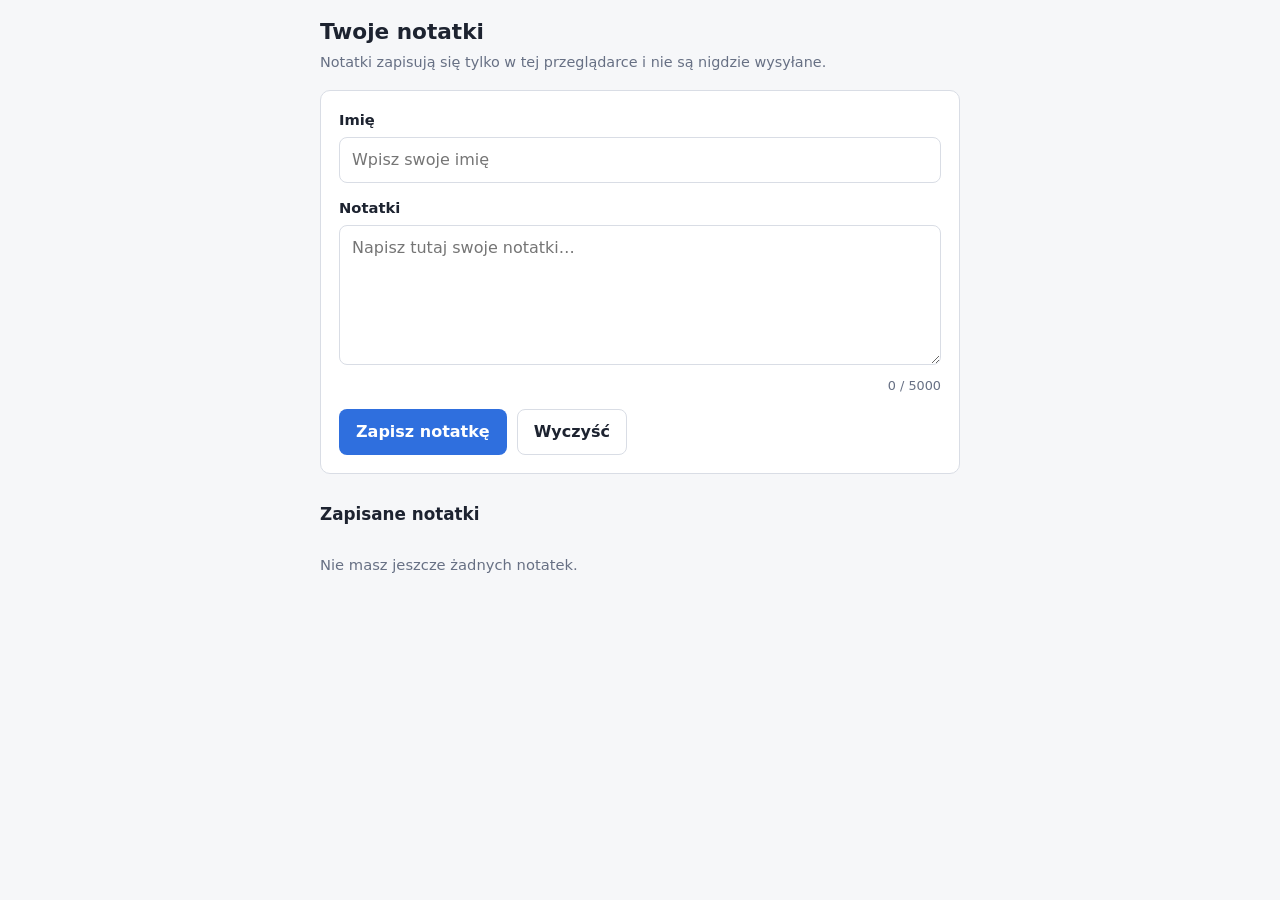
==== index.html @ bc9d1e18 "Formularz notatek (imię + notatki) do osadzenia w iframe Co-Authored-By: Claude Opus 5.5 <noreply@an" ====
<!doctype html>
<html lang="pl">
<head>
<meta charset="utf-8">
<meta name="viewport" content="width=device-width, initial-scale=1">
<title>Notatki</title>
<style>
  :root {
    --bg: #f6f7f9;
    --card: #ffffff;
    --text: #1d2330;
    --muted: #677084;
    --border: #d9dde5;
    --accent: #2f6fde;
    --accent-text: #ffffff;
    --danger: #c63b3b;
    --ok: #1f8a4c;
    --focus: rgba(47, 111, 222, .25);
    --radius: 10px;
  }
  :root[data-theme="dark"] {
    --bg: #15181e;
    --card: #1e222a;
    --text: #e6e8ee;
    --muted: #9aa2b2;
    --border: #343a46;
    --accent: #5b8ff0;
    --accent-text: #0e1320;
    --danger: #ef6a6a;
    --ok: #4cc27f;
    --focus: rgba(91, 143, 240, .3);
  }
  @media (prefers-color-scheme: dark) {
    :root[data-theme="auto"] {
      --bg: #15181e;
      --card: #1e222a;
      --text: #e6e8ee;
      --muted: #9aa2b2;
      --border: #343a46;
      --accent: #5b8ff0;
      --accent-text: #0e1320;
      --danger: #ef6a6a;
      --ok: #4cc27f;
      --focus: rgba(91, 143, 240, .3);
    }
  }

  * { box-sizing: border-box; }
  html, body { margin: 0; }
  body {
    background: var(--bg);
    color: var(--text);
    font: 16px/1.5 system-ui, -apple-system, "Segoe UI", Roboto, "Helvetica Neue", Arial, sans-serif;
    padding: 16px;
  }
  .wrap { max-width: 640px; margin: 0 auto; }

  h1 { font-size: 1.35rem; margin: 0 0 4px; }
  h2 { font-size: 1.05rem; margin: 28px 0 12px; }
  .sub { color: var(--muted); font-size: .9rem; margin: 0 0 16px; }

  .card {
    background: var(--card);
    border: 1px solid var(--border);
    border-radius: var(--radius);
    padding: 18px;
  }

  label { display: block; font-weight: 600; font-size: .92rem; margin: 0 0 6px; }
  .field { margin-bottom: 14px; }
  input[type="text"], textarea {
    width: 100%;
    font: inherit;
    color: var(--text);
    background: var(--card);
    border: 1px solid var(--border);
    border-radius: 8px;
    padding: 10px 12px;
    outline: none;
    transition: border-color .15s, box-shadow .15s;
  }
  textarea { min-height: 140px; resize: vertical; }
  input[type="text"]:focus, textarea:focus {
    border-color: var(--accent);
    box-shadow: 0 0 0 3px var(--focus);
  }
  .invalid { border-color: var(--danger) !important; }
  .err { color: var(--danger); font-size: .85rem; margin-top: 4px; min-height: 0; }
  .counter { color: var(--muted); font-size: .8rem; text-align: right; margin-top: 4px; }

  .actions { display: flex; gap: 10px; flex-wrap: wrap; align-items: center; }
  button {
    font: inherit;
    font-weight: 600;
    border-radius: 8px;
    padding: 10px 16px;
    cursor: pointer;
    border: 1px solid transparent;
  }
  button:focus-visible { outline: none; box-shadow: 0 0 0 3px var(--focus); }
  .primary { background: var(--accent); color: var(--accent-text); }
  .primary:hover { filter: brightness(1.07); }
  .ghost { background: transparent; color: var(--text); border-color: var(--border); }
  .ghost:hover { border-color: var(--muted); }
  .status { font-size: .9rem; color: var(--ok); }

  .notice {
    background: var(--card);
    border: 1px solid var(--danger);
    color: var(--danger);
    border-radius: 8px;
    padding: 10px 12px;
    font-size: .88rem;
    margin-bottom: 14px;
  }

  .list { list-style: none; margin: 0; padding: 0; display: grid; gap: 10px; }
  .note {
    background: var(--card);
    border: 1px solid var(--border);
    border-radius: var(--radius);
    padding: 14px 16px;
  }
  .note.editing { border-color: var(--accent); }
  .note-head { display: flex; justify-content: space-between; gap: 10px; align-items: baseline; flex-wrap: wrap; }
  .note-name { font-weight: 700; overflow-wrap: anywhere; }
  .note-date { color: var(--muted); font-size: .8rem; }
  .note-text { margin: 8px 0 10px; white-space: pre-wrap; overflow-wrap: anywhere; }
  .note-actions { display: flex; gap: 8px; }
  .small { padding: 5px 10px; font-size: .85rem; font-weight: 500; }
  .danger { background: transparent; color: var(--danger); border-color: var(--border); }
  .danger:hover { border-color: var(--danger); }
  .empty { color: var(--muted); font-size: .92rem; }

  .sr-only { position: absolute; width: 1px; height: 1px; overflow: hidden; clip: rect(0 0 0 0); white-space: nowrap; }
</style>
</head>
<body>
<div class="wrap">
  <h1>Twoje notatki</h1>
  <p class="sub">Notatki zapisują się tylko w tej przeglądarce i nie są nigdzie wysyłane.</p>

  <div id="storageNotice" class="notice" hidden>
    Twoja przeglądarka blokuje zapisywanie danych na tej stronie — notatki znikną po jej zamknięciu.
  </div>

  <form id="form" class="card" novalidate>
    <div class="field">
      <label for="name">Imię</label>
      <input id="name" name="name" type="text" maxlength="80" autocomplete="given-name" placeholder="Wpisz swoje imię">
      <div id="nameErr" class="err" aria-live="polite"></div>
    </div>
    <div class="field">
      <label for="text">Notatki</label>
      <textarea id="text" name="text" maxlength="5000" placeholder="Napisz tutaj swoje notatki…"></textarea>
      <div id="textErr" class="err" aria-live="polite"></div>
      <div id="counter" class="counter">0 / 5000</div>
    </div>
    <div class="actions">
      <button type="submit" id="saveBtn" class="primary">Zapisz notatkę</button>
      <button type="button" id="clearBtn" class="ghost">Wyczyść</button>
      <span id="status" class="status" role="status" aria-live="polite"></span>
    </div>
  </form>

  <h2>Zapisane notatki <span id="count" class="note-date"></span></h2>
  <ul id="list" class="list"></ul>
  <p id="empty" class="empty">Nie masz jeszcze żadnych notatek.</p>
</div>

<script>
(function () {
  // Motyw: ?theme=light (domyślnie) | dark | auto
  var theme = new URLSearchParams(location.search).get("theme");
  document.documentElement.setAttribute("data-theme",
    theme === "dark" || theme === "auto" ? theme : "light");

  var KEY = "notatki.v1";
  var NAME_KEY = "notatki.lastName";
  var DRAFT_KEY = "notatki.draft";

  // Bezpieczny dostęp do localStorage (w iframe bywa zablokowany)
  var memory = {};
  var storageOk = true;
  function sGet(k) {
    try { return localStorage.getItem(k); } catch (e) { storageOk = false; return memory[k] ?? null; }
  }
  function sSet(k, v) {
    try { localStorage.setItem(k, v); } catch (e) { storageOk = false; memory[k] = v; showNotice(); }
  }
  function sDel(k) {
    try { localStorage.removeItem(k); } catch (e) { delete memory[k]; }
  }
  try { localStorage.setItem("__t", "1"); localStorage.removeItem("__t"); } catch (e) { storageOk = false; }

  var $ = function (id) { return document.getElementById(id); };
  var form = $("form"), nameEl = $("name"), textEl = $("text");
  var saveBtn = $("saveBtn"), clearBtn = $("clearBtn"), statusEl = $("status");
  var listEl = $("list"), emptyEl = $("empty"), countEl = $("count"), counterEl = $("counter");

  function showNotice() { $("storageNotice").hidden = false; }
  if (!storageOk) showNotice();

  function load() {
    try { var d = JSON.parse(sGet(KEY) || "[]"); return Array.isArray(d) ? d : []; }
    catch (e) { return []; }
  }
  function save(notes) { sSet(KEY, JSON.stringify(notes)); }

  var notes = load();
  var editingId = null;

  var fmt = new Intl.DateTimeFormat("pl-PL", { dateStyle: "medium", timeStyle: "short" });

  function render() {
    listEl.textContent = "";
    var sorted = notes.slice().sort(function (a, b) { return b.updated - a.updated; });
    sorted.forEach(function (n) {
      var li = document.createElement("li");
      li.className = "note" + (n.id === editingId ? " editing" : "");

      var head = document.createElement("div");
      head.className = "note-head";
      var nm = document.createElement("span");
      nm.className = "note-name";
      nm.textContent = n.name;
      var dt = document.createElement("span");
      dt.className = "note-date";
      dt.textContent = (n.updated !== n.created ? "edytowano " : "") + fmt.format(new Date(n.updated));
      head.append(nm, dt);

      var tx = document.createElement("p");
      tx.className = "note-text";
      tx.textContent = n.text;

      var act = document.createElement("div");
      act.className = "note-actions";
      var ed = document.createElement("button");
      ed.type = "button";
      ed.className = "ghost small";
      ed.textContent = "Edytuj";
      ed.addEventListener("click", function () { startEdit(n.id); });
      var del = document.createElement("button");
      del.type = "button";
      del.className = "danger small";
      del.textContent = "Usuń";
      del.addEventListener("click", function () { remove(n.id); });
      act.append(ed, del);

      li.append(head, tx, act);
      listEl.appendChild(li);
    });
    emptyEl.hidden = notes.length > 0;
    countEl.textContent = notes.length ? "(" + notes.length + ")" : "";
  }

  function updateCounter() { counterEl.textContent = textEl.value.length + " / 5000"; }

  function flash(msg) {
    statusEl.textContent = msg;
    clearTimeout(flash.t);
    flash.t = setTimeout(function () { statusEl.textContent = ""; }, 2500);
  }

  function setErr(el, errId, msg) {
    $(errId).textContent = msg || "";
    el.classList.toggle("invalid", !!msg);
  }

  function resetForm(keepName) {
    textEl.value = "";
    if (!keepName) nameEl.value = "";
    editingId = null;
    saveBtn.textContent = "Zapisz notatkę";
    clearBtn.textContent = "Wyczyść";
    setErr(nameEl, "nameErr"); setErr(textEl, "textErr");
    sDel(DRAFT_KEY);
    updateCounter();
  }

  function startEdit(id) {
    var n = notes.find(function (x) { return x.id === id; });
    if (!n) return;
    editingId = id;
    nameEl.value = n.name;
    textEl.value = n.text;
    saveBtn.textContent = "Zapisz zmiany";
    clearBtn.textContent = "Anuluj";
    updateCounter();
    render();
    textEl.focus();
    form.scrollIntoView({ behavior: "smooth", block: "start" });
  }

  function remove(id) {
    if (!confirm("Usunąć tę notatkę?")) return;
    notes = notes.filter(function (x) { return x.id !== id; });
    save(notes);
    if (editingId === id) resetForm(true);
    render();
    flash("Usunięto.");
  }

  form.addEventListener("submit", function (e) {
    e.preventDefault();
    var name = nameEl.value.trim();
    var text = textEl.value.trim();
    setErr(nameEl, "nameErr", name ? "" : "Podaj imię.");
    setErr(textEl, "textErr", text ? "" : "Notatka nie może być pusta.");
    if (!name) { nameEl.focus(); return; }
    if (!text) { textEl.focus(); return; }

    var now = Date.now();
    if (editingId) {
      notes = notes.map(function (x) {
        return x.id === editingId ? { id: x.id, name: name, text: text, created: x.created, updated: now } : x;
      });
      flash("Zapisano zmiany.");
    } else {
      notes.push({ id: now.toString(36) + Math.random().toString(36).slice(2, 7), name: name, text: text, created: now, updated: now });
      flash("Zapisano!");
    }
    save(notes);
    sSet(NAME_KEY, name);
    resetForm(true);
    render();
  });

  clearBtn.addEventListener("click", function () {
    var wasEditing = !!editingId;
    resetForm(wasEditing);
    render();
    textEl.focus();
  });

  nameEl.addEventListener("input", function () { if (nameEl.value.trim()) setErr(nameEl, "nameErr"); });
  textEl.addEventListener("input", function () {
    if (textEl.value.trim()) setErr(textEl, "textErr");
    updateCounter();
    if (!editingId) sSet(DRAFT_KEY, textEl.value);
  });

  // Przywróć imię i niezapisany szkic
  nameEl.value = sGet(NAME_KEY) || "";
  textEl.value = sGet(DRAFT_KEY) || "";
  updateCounter();
  render();
})();
</script>
</body>
</html>
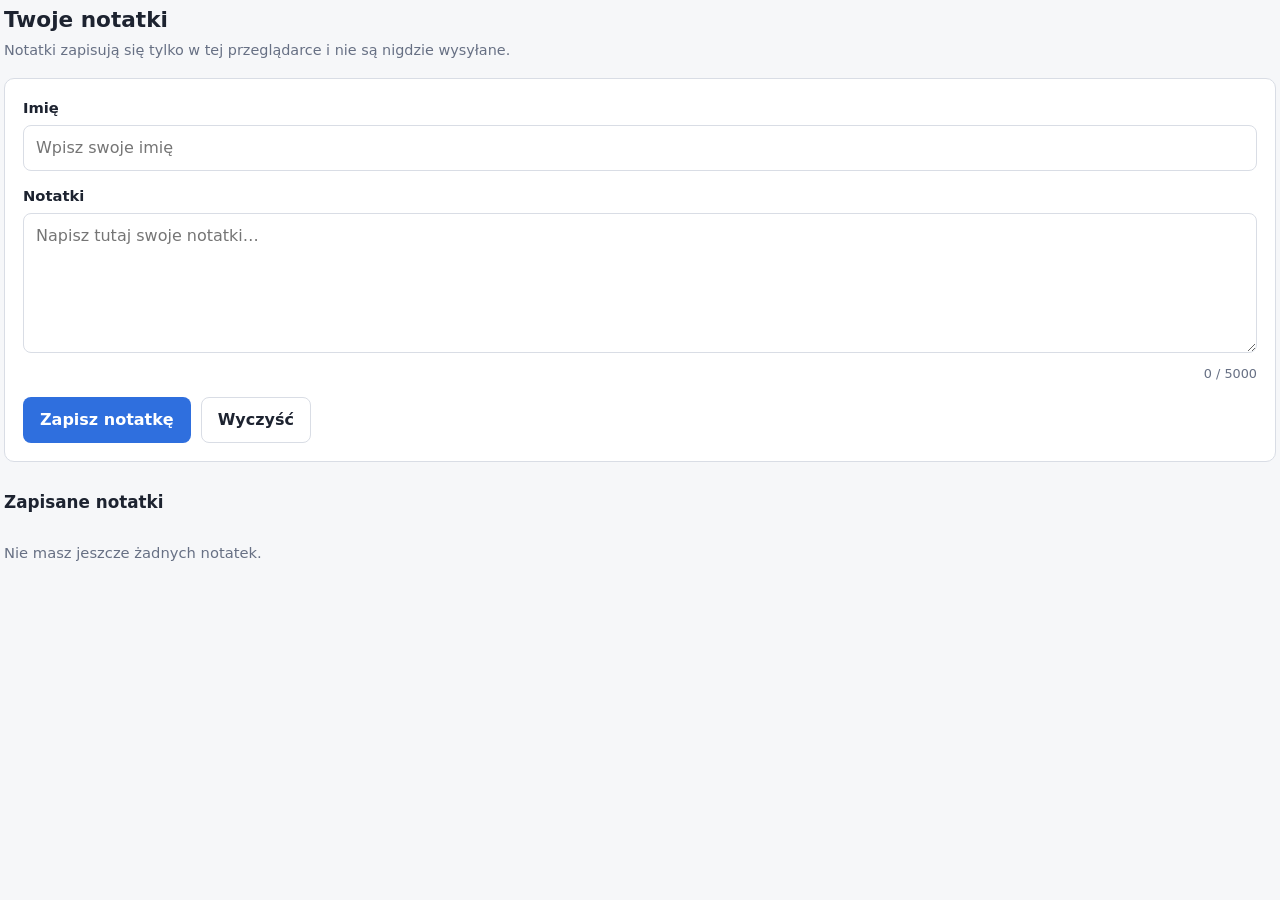
==== commit 7d29b607: "Formularz na całą szerokość kontenera Co-Authored-By: Claude Opus 5.5 <noreply@anthropic.com>" ====
--- a/index.html
+++ b/index.html
@@ -51,9 +51,9 @@
     background: var(--bg);
     color: var(--text);
     font: 16px/1.5 system-ui, -apple-system, "Segoe UI", Roboto, "Helvetica Neue", Arial, sans-serif;
-    padding: 16px;
-  }
-  .wrap { max-width: 640px; margin: 0 auto; }
+    padding: 4px;
+  }
+  .wrap { width: 100%; }
 
   h1 { font-size: 1.35rem; margin: 0 0 4px; }
   h2 { font-size: 1.05rem; margin: 28px 0 12px; }
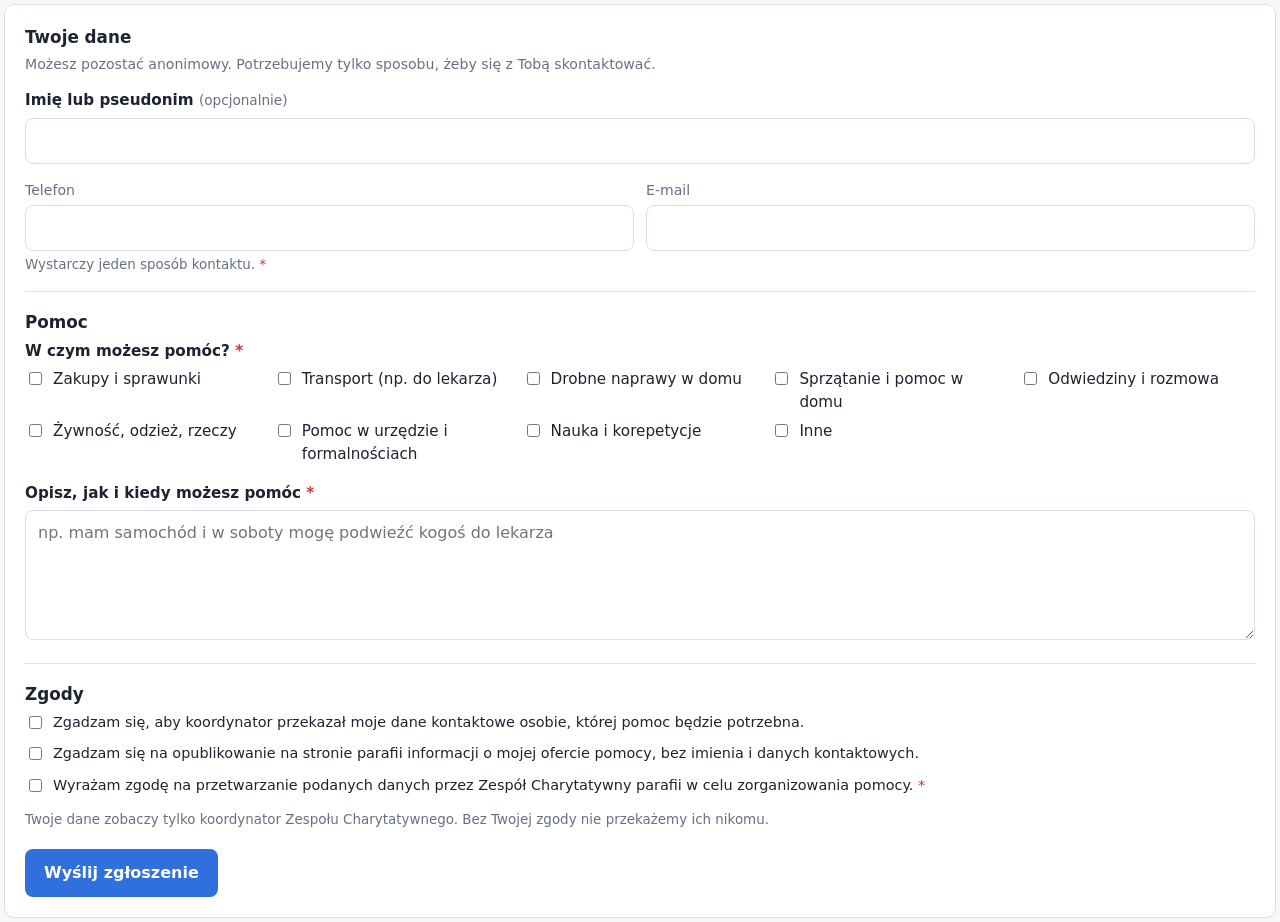
==== commit 0ecf1fd4: "Formularze Szukam pomocy i Chcę pomóc z wysyłką do Google Sheets - dwa formularze (rozgałęzienie: dl" ====
--- a/index.html
+++ b/index.html
@@ -3,349 +3,11 @@
 <head>
 <meta charset="utf-8">
 <meta name="viewport" content="width=device-width, initial-scale=1">
-<title>Notatki</title>
-<style>
-  :root {
-    --bg: #f6f7f9;
-    --card: #ffffff;
-    --text: #1d2330;
-    --muted: #677084;
-    --border: #d9dde5;
-    --accent: #2f6fde;
-    --accent-text: #ffffff;
-    --danger: #c63b3b;
-    --ok: #1f8a4c;
-    --focus: rgba(47, 111, 222, .25);
-    --radius: 10px;
-  }
-  :root[data-theme="dark"] {
-    --bg: #15181e;
-    --card: #1e222a;
-    --text: #e6e8ee;
-    --muted: #9aa2b2;
-    --border: #343a46;
-    --accent: #5b8ff0;
-    --accent-text: #0e1320;
-    --danger: #ef6a6a;
-    --ok: #4cc27f;
-    --focus: rgba(91, 143, 240, .3);
-  }
-  @media (prefers-color-scheme: dark) {
-    :root[data-theme="auto"] {
-      --bg: #15181e;
-      --card: #1e222a;
-      --text: #e6e8ee;
-      --muted: #9aa2b2;
-      --border: #343a46;
-      --accent: #5b8ff0;
-      --accent-text: #0e1320;
-      --danger: #ef6a6a;
-      --ok: #4cc27f;
-      --focus: rgba(91, 143, 240, .3);
-    }
-  }
-
-  * { box-sizing: border-box; }
-  html, body { margin: 0; }
-  body {
-    background: var(--bg);
-    color: var(--text);
-    font: 16px/1.5 system-ui, -apple-system, "Segoe UI", Roboto, "Helvetica Neue", Arial, sans-serif;
-    padding: 4px;
-  }
-  .wrap { width: 100%; }
-
-  h1 { font-size: 1.35rem; margin: 0 0 4px; }
-  h2 { font-size: 1.05rem; margin: 28px 0 12px; }
-  .sub { color: var(--muted); font-size: .9rem; margin: 0 0 16px; }
-
-  .card {
-    background: var(--card);
-    border: 1px solid var(--border);
-    border-radius: var(--radius);
-    padding: 18px;
-  }
-
-  label { display: block; font-weight: 600; font-size: .92rem; margin: 0 0 6px; }
-  .field { margin-bottom: 14px; }
-  input[type="text"], textarea {
-    width: 100%;
-    font: inherit;
-    color: var(--text);
-    background: var(--card);
-    border: 1px solid var(--border);
-    border-radius: 8px;
-    padding: 10px 12px;
-    outline: none;
-    transition: border-color .15s, box-shadow .15s;
-  }
-  textarea { min-height: 140px; resize: vertical; }
-  input[type="text"]:focus, textarea:focus {
-    border-color: var(--accent);
-    box-shadow: 0 0 0 3px var(--focus);
-  }
-  .invalid { border-color: var(--danger) !important; }
-  .err { color: var(--danger); font-size: .85rem; margin-top: 4px; min-height: 0; }
-  .counter { color: var(--muted); font-size: .8rem; text-align: right; margin-top: 4px; }
-
-  .actions { display: flex; gap: 10px; flex-wrap: wrap; align-items: center; }
-  button {
-    font: inherit;
-    font-weight: 600;
-    border-radius: 8px;
-    padding: 10px 16px;
-    cursor: pointer;
-    border: 1px solid transparent;
-  }
-  button:focus-visible { outline: none; box-shadow: 0 0 0 3px var(--focus); }
-  .primary { background: var(--accent); color: var(--accent-text); }
-  .primary:hover { filter: brightness(1.07); }
-  .ghost { background: transparent; color: var(--text); border-color: var(--border); }
-  .ghost:hover { border-color: var(--muted); }
-  .status { font-size: .9rem; color: var(--ok); }
-
-  .notice {
-    background: var(--card);
-    border: 1px solid var(--danger);
-    color: var(--danger);
-    border-radius: 8px;
-    padding: 10px 12px;
-    font-size: .88rem;
-    margin-bottom: 14px;
-  }
-
-  .list { list-style: none; margin: 0; padding: 0; display: grid; gap: 10px; }
-  .note {
-    background: var(--card);
-    border: 1px solid var(--border);
-    border-radius: var(--radius);
-    padding: 14px 16px;
-  }
-  .note.editing { border-color: var(--accent); }
-  .note-head { display: flex; justify-content: space-between; gap: 10px; align-items: baseline; flex-wrap: wrap; }
-  .note-name { font-weight: 700; overflow-wrap: anywhere; }
-  .note-date { color: var(--muted); font-size: .8rem; }
-  .note-text { margin: 8px 0 10px; white-space: pre-wrap; overflow-wrap: anywhere; }
-  .note-actions { display: flex; gap: 8px; }
-  .small { padding: 5px 10px; font-size: .85rem; font-weight: 500; }
-  .danger { background: transparent; color: var(--danger); border-color: var(--border); }
-  .danger:hover { border-color: var(--danger); }
-  .empty { color: var(--muted); font-size: .92rem; }
-
-  .sr-only { position: absolute; width: 1px; height: 1px; overflow: hidden; clip: rect(0 0 0 0); white-space: nowrap; }
-</style>
+<title>Chcę pomóc</title>
+<script>location.replace("chce-pomoc.html" + location.search);</script>
+<meta http-equiv="refresh" content="0; url=chce-pomoc.html">
 </head>
 <body>
-<div class="wrap">
-  <h1>Twoje notatki</h1>
-  <p class="sub">Notatki zapisują się tylko w tej przeglądarce i nie są nigdzie wysyłane.</p>
-
-  <div id="storageNotice" class="notice" hidden>
-    Twoja przeglądarka blokuje zapisywanie danych na tej stronie — notatki znikną po jej zamknięciu.
-  </div>
-
-  <form id="form" class="card" novalidate>
-    <div class="field">
-      <label for="name">Imię</label>
-      <input id="name" name="name" type="text" maxlength="80" autocomplete="given-name" placeholder="Wpisz swoje imię">
-      <div id="nameErr" class="err" aria-live="polite"></div>
-    </div>
-    <div class="field">
-      <label for="text">Notatki</label>
-      <textarea id="text" name="text" maxlength="5000" placeholder="Napisz tutaj swoje notatki…"></textarea>
-      <div id="textErr" class="err" aria-live="polite"></div>
-      <div id="counter" class="counter">0 / 5000</div>
-    </div>
-    <div class="actions">
-      <button type="submit" id="saveBtn" class="primary">Zapisz notatkę</button>
-      <button type="button" id="clearBtn" class="ghost">Wyczyść</button>
-      <span id="status" class="status" role="status" aria-live="polite"></span>
-    </div>
-  </form>
-
-  <h2>Zapisane notatki <span id="count" class="note-date"></span></h2>
-  <ul id="list" class="list"></ul>
-  <p id="empty" class="empty">Nie masz jeszcze żadnych notatek.</p>
-</div>
-
-<script>
-(function () {
-  // Motyw: ?theme=light (domyślnie) | dark | auto
-  var theme = new URLSearchParams(location.search).get("theme");
-  document.documentElement.setAttribute("data-theme",
-    theme === "dark" || theme === "auto" ? theme : "light");
-
-  var KEY = "notatki.v1";
-  var NAME_KEY = "notatki.lastName";
-  var DRAFT_KEY = "notatki.draft";
-
-  // Bezpieczny dostęp do localStorage (w iframe bywa zablokowany)
-  var memory = {};
-  var storageOk = true;
-  function sGet(k) {
-    try { return localStorage.getItem(k); } catch (e) { storageOk = false; return memory[k] ?? null; }
-  }
-  function sSet(k, v) {
-    try { localStorage.setItem(k, v); } catch (e) { storageOk = false; memory[k] = v; showNotice(); }
-  }
-  function sDel(k) {
-    try { localStorage.removeItem(k); } catch (e) { delete memory[k]; }
-  }
-  try { localStorage.setItem("__t", "1"); localStorage.removeItem("__t"); } catch (e) { storageOk = false; }
-
-  var $ = function (id) { return document.getElementById(id); };
-  var form = $("form"), nameEl = $("name"), textEl = $("text");
-  var saveBtn = $("saveBtn"), clearBtn = $("clearBtn"), statusEl = $("status");
-  var listEl = $("list"), emptyEl = $("empty"), countEl = $("count"), counterEl = $("counter");
-
-  function showNotice() { $("storageNotice").hidden = false; }
-  if (!storageOk) showNotice();
-
-  function load() {
-    try { var d = JSON.parse(sGet(KEY) || "[]"); return Array.isArray(d) ? d : []; }
-    catch (e) { return []; }
-  }
-  function save(notes) { sSet(KEY, JSON.stringify(notes)); }
-
-  var notes = load();
-  var editingId = null;
-
-  var fmt = new Intl.DateTimeFormat("pl-PL", { dateStyle: "medium", timeStyle: "short" });
-
-  function render() {
-    listEl.textContent = "";
-    var sorted = notes.slice().sort(function (a, b) { return b.updated - a.updated; });
-    sorted.forEach(function (n) {
-      var li = document.createElement("li");
-      li.className = "note" + (n.id === editingId ? " editing" : "");
-
-      var head = document.createElement("div");
-      head.className = "note-head";
-      var nm = document.createElement("span");
-      nm.className = "note-name";
-      nm.textContent = n.name;
-      var dt = document.createElement("span");
-      dt.className = "note-date";
-      dt.textContent = (n.updated !== n.created ? "edytowano " : "") + fmt.format(new Date(n.updated));
-      head.append(nm, dt);
-
-      var tx = document.createElement("p");
-      tx.className = "note-text";
-      tx.textContent = n.text;
-
-      var act = document.createElement("div");
-      act.className = "note-actions";
-      var ed = document.createElement("button");
-      ed.type = "button";
-      ed.className = "ghost small";
-      ed.textContent = "Edytuj";
-      ed.addEventListener("click", function () { startEdit(n.id); });
-      var del = document.createElement("button");
-      del.type = "button";
-      del.className = "danger small";
-      del.textContent = "Usuń";
-      del.addEventListener("click", function () { remove(n.id); });
-      act.append(ed, del);
-
-      li.append(head, tx, act);
-      listEl.appendChild(li);
-    });
-    emptyEl.hidden = notes.length > 0;
-    countEl.textContent = notes.length ? "(" + notes.length + ")" : "";
-  }
-
-  function updateCounter() { counterEl.textContent = textEl.value.length + " / 5000"; }
-
-  function flash(msg) {
-    statusEl.textContent = msg;
-    clearTimeout(flash.t);
-    flash.t = setTimeout(function () { statusEl.textContent = ""; }, 2500);
-  }
-
-  function setErr(el, errId, msg) {
-    $(errId).textContent = msg || "";
-    el.classList.toggle("invalid", !!msg);
-  }
-
-  function resetForm(keepName) {
-    textEl.value = "";
-    if (!keepName) nameEl.value = "";
-    editingId = null;
-    saveBtn.textContent = "Zapisz notatkę";
-    clearBtn.textContent = "Wyczyść";
-    setErr(nameEl, "nameErr"); setErr(textEl, "textErr");
-    sDel(DRAFT_KEY);
-    updateCounter();
-  }
-
-  function startEdit(id) {
-    var n = notes.find(function (x) { return x.id === id; });
-    if (!n) return;
-    editingId = id;
-    nameEl.value = n.name;
-    textEl.value = n.text;
-    saveBtn.textContent = "Zapisz zmiany";
-    clearBtn.textContent = "Anuluj";
-    updateCounter();
-    render();
-    textEl.focus();
-    form.scrollIntoView({ behavior: "smooth", block: "start" });
-  }
-
-  function remove(id) {
-    if (!confirm("Usunąć tę notatkę?")) return;
-    notes = notes.filter(function (x) { return x.id !== id; });
-    save(notes);
-    if (editingId === id) resetForm(true);
-    render();
-    flash("Usunięto.");
-  }
-
-  form.addEventListener("submit", function (e) {
-    e.preventDefault();
-    var name = nameEl.value.trim();
-    var text = textEl.value.trim();
-    setErr(nameEl, "nameErr", name ? "" : "Podaj imię.");
-    setErr(textEl, "textErr", text ? "" : "Notatka nie może być pusta.");
-    if (!name) { nameEl.focus(); return; }
-    if (!text) { textEl.focus(); return; }
-
-    var now = Date.now();
-    if (editingId) {
-      notes = notes.map(function (x) {
-        return x.id === editingId ? { id: x.id, name: name, text: text, created: x.created, updated: now } : x;
-      });
-      flash("Zapisano zmiany.");
-    } else {
-      notes.push({ id: now.toString(36) + Math.random().toString(36).slice(2, 7), name: name, text: text, created: now, updated: now });
-      flash("Zapisano!");
-    }
-    save(notes);
-    sSet(NAME_KEY, name);
-    resetForm(true);
-    render();
-  });
-
-  clearBtn.addEventListener("click", function () {
-    var wasEditing = !!editingId;
-    resetForm(wasEditing);
-    render();
-    textEl.focus();
-  });
-
-  nameEl.addEventListener("input", function () { if (nameEl.value.trim()) setErr(nameEl, "nameErr"); });
-  textEl.addEventListener("input", function () {
-    if (textEl.value.trim()) setErr(textEl, "textErr");
-    updateCounter();
-    if (!editingId) sSet(DRAFT_KEY, textEl.value);
-  });
-
-  // Przywróć imię i niezapisany szkic
-  nameEl.value = sGet(NAME_KEY) || "";
-  textEl.value = sGet(DRAFT_KEY) || "";
-  updateCounter();
-  render();
-})();
-</script>
+<p><a href="chce-pomoc.html">Przejdź do formularza „Chcę pomóc”</a></p>
 </body>
 </html>
